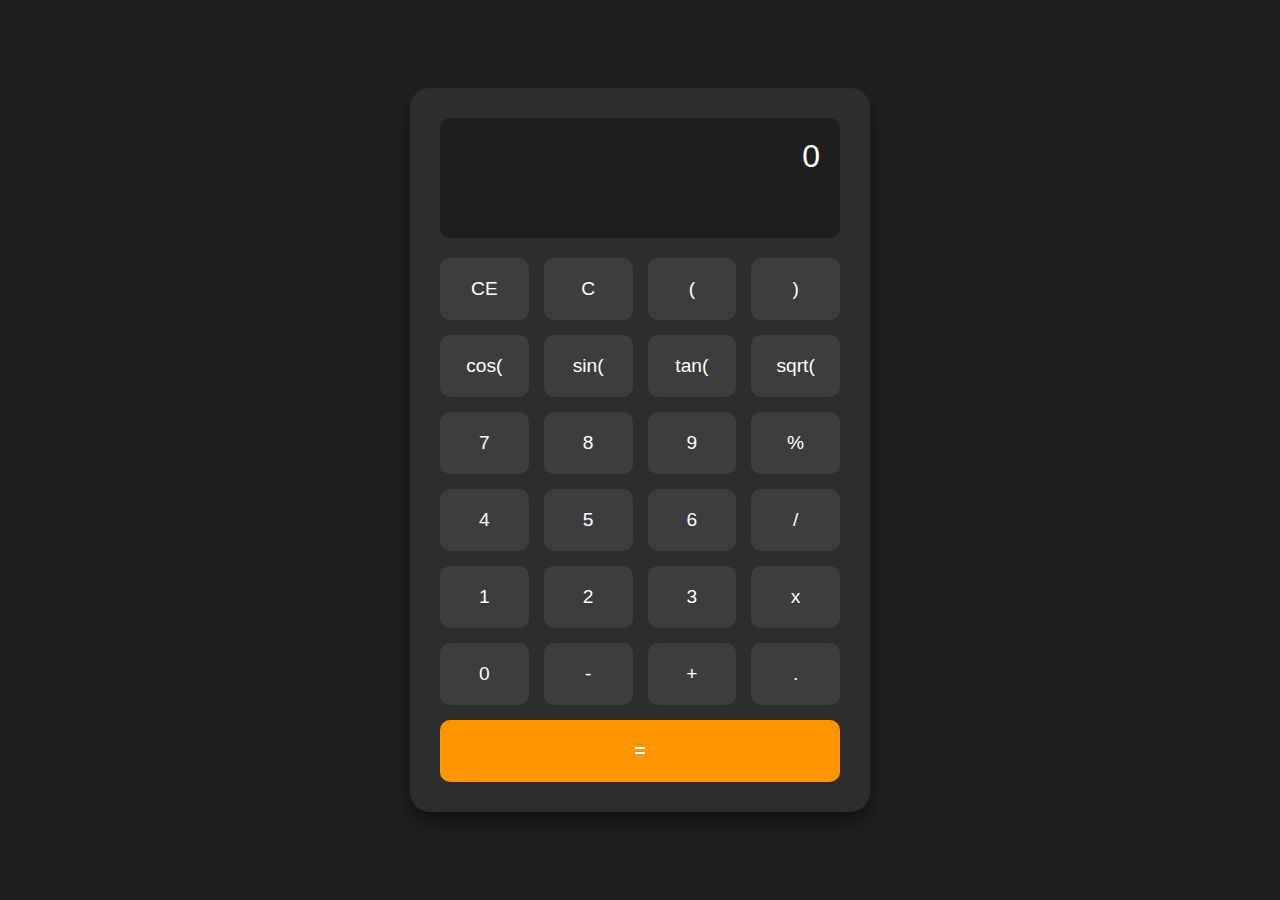
==== index.html @ 498806c9 "project done with modification" ====
<!DOCTYPE html>
<html lang="en">
<head>
  <meta charset="UTF-8" />
  <meta name="viewport" content="width=device-width, initial-scale=1.0" />
  <title>Windows Calculator Clone</title>
  <link rel="stylesheet" href="style.css" />
</head>
<body>
  <div class="calculator">
    <div class="display">
      <div id="expression"></div>
      <div id="result">0</div>
    </div>
    <div class="buttons">
      <button class="btn" data-action="clear-entry">CE</button>
      <button class="btn" data-action="clear">C</button>
      <button class="btn">(</button>
      <button class="btn">)</button>
      <button class="btn">cos(</button>
      <button class="btn">sin(</button>
      <button class="btn">tan(</button>
      <button class="btn">sqrt(</button>
      <button class="btn">7</button>
      <button class="btn">8</button>
      <button class="btn">9</button>
      <button class="btn">%</button>
      <button class="btn">4</button>
      <button class="btn">5</button>
      <button class="btn">6</button>
      <button class="btn">/</button>
      <button class="btn">1</button>
      <button class="btn">2</button>
      <button class="btn">3</button>
      <button class="btn" data-value="*">x</button>
      <button class="btn">0</button>
      <button class="btn">-</button>
      <button class="btn">+</button>
      <button class="btn">.</button>
      <button class="btn equal">=</button>
      <!-- <button class="btn delete" data-action="delete">
        <svg width="24" height="24" fill="white" viewBox="0 0 24 24">
          <path d="M6.414 4L2 12l4.414 8H20a2 2 0 0 0 2-2V6a2 2 0 0 0-2-2H6.414zM9.707 9.707L11.414 8l1.293 1.293L14 10.586l-1.293 1.293L14 13.172l-1.293 1.293-1.293-1.293L10.12 12.88 8.828 14.172 7.535 12.88 8.828 11.586 7.535 10.293 8.828 9z"/>
        </svg>
      </button> -->
    </div>
  </div>
  <script src="app.js"></script>
</body>
</html>
---- style.css ----
body {
    margin: 0;
    padding: 0;
    background: #202020;
    display: flex;
    align-items: center;
    justify-content: center;
    height: 100vh;
    font-family: "Segoe UI", Tahoma, Geneva, Verdana, sans-serif;
  }
  
  .calculator {
    background: #2d2d2d;
    border-radius: 20px;
    box-shadow: 0 10px 20px rgba(0, 0, 0, 0.5);
    padding: 30px;
    width: 400px;
    animation: pop-in 0.5s ease-out;
  }
  
  .display {
    background: #1e1e1e;
    border-radius: 10px;
    padding: 20px;
    color: white;
    text-align: right;
    font-size: 2rem;
    min-height: 80px;
    margin-bottom: 20px;
  }
  
  #expression {
    font-size: 1rem;
    opacity: 0.7;
  }
  
  .buttons {
    display: grid;
    grid-template-columns: repeat(4, 1fr);
    gap: 15px;
  }
  
  .btn {
    background: #3d3d3d;
    border: none;
    border-radius: 10px;
    padding: 20px;
    color: white;
    font-size: 1.2rem;
    cursor: pointer;
    transition: transform 0.1s, background 0.3s;
  }
  
  .btn:hover {
    background: #5d5d5d;
    transform: scale(1.05);
  }
  
  .equal {
    background: #ff9500;
    font-weight: bold;
    grid-column: span 4;
  }
  
  .equal:hover {
    background: #ffa733;
  }

  .delete {
    background: #5f6264; /* grey color */
    display: flex;
    align-items: center;
    justify-content: center;
    grid-column: span 2;
  }

  .delete:hover {
    background: #878f99;
  }
  
  .delete svg {
    width: 28px;
    height: 28px;
  }
  
  [data-action="delete"] {
    background: #575353;
    color: white;
    grid-column: span 2;
  }
  
  [data-action="delete"]:hover {
    background: #e57373;
  }
  
  @keyframes pop-in {
    from {
      transform: scale(0.8);
      opacity: 0;
    }
    to {
      transform: scale(1);
      opacity: 1;
    }
  }
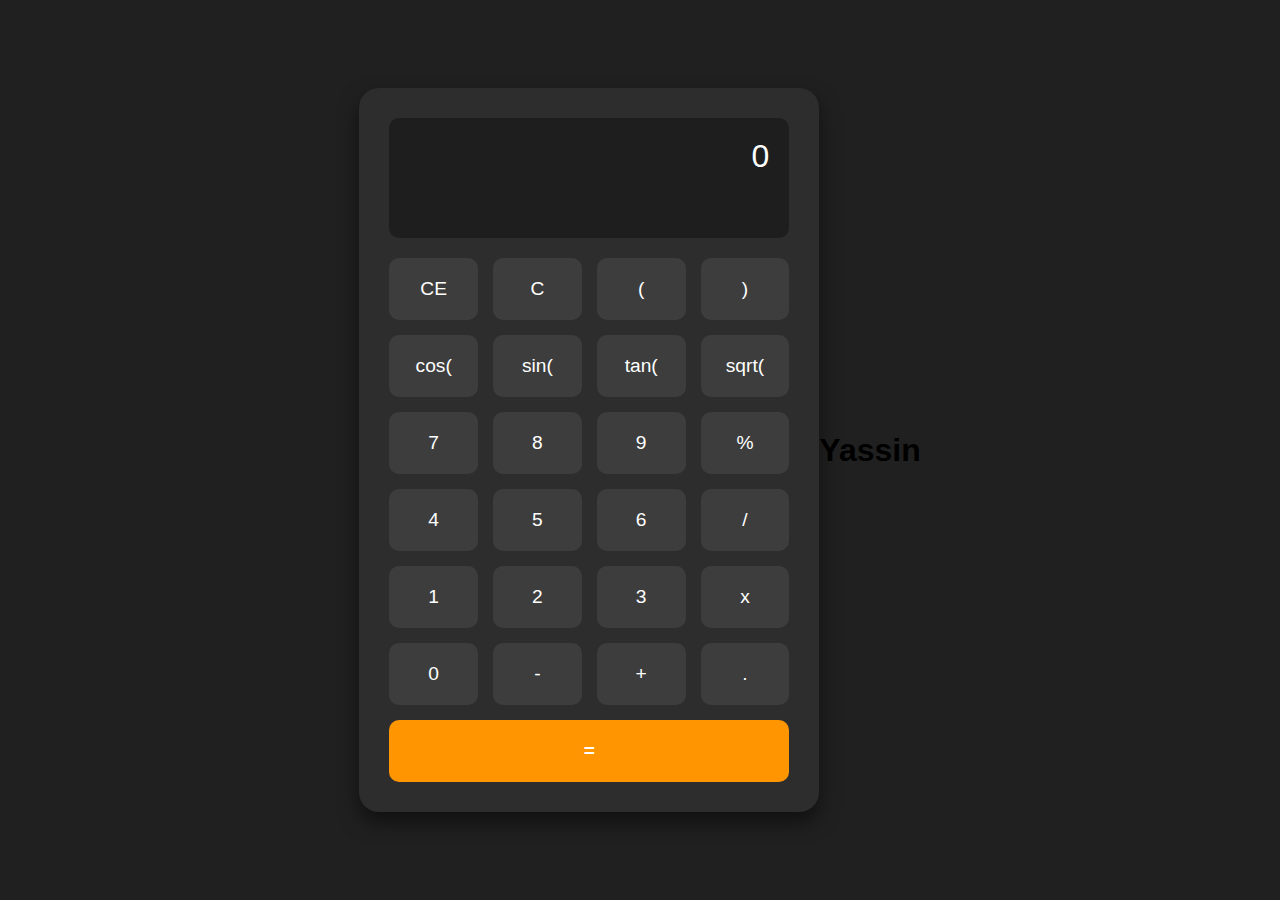
==== commit 004055d2: "add new div" ====
--- a/index.html
+++ b/index.html
@@ -45,6 +45,9 @@
       </button> -->
     </div>
   </div>
+  <div>
+    <h1>Yassin</h1>
+  </div>
   <script src="app.js"></script>
 </body>
 </html>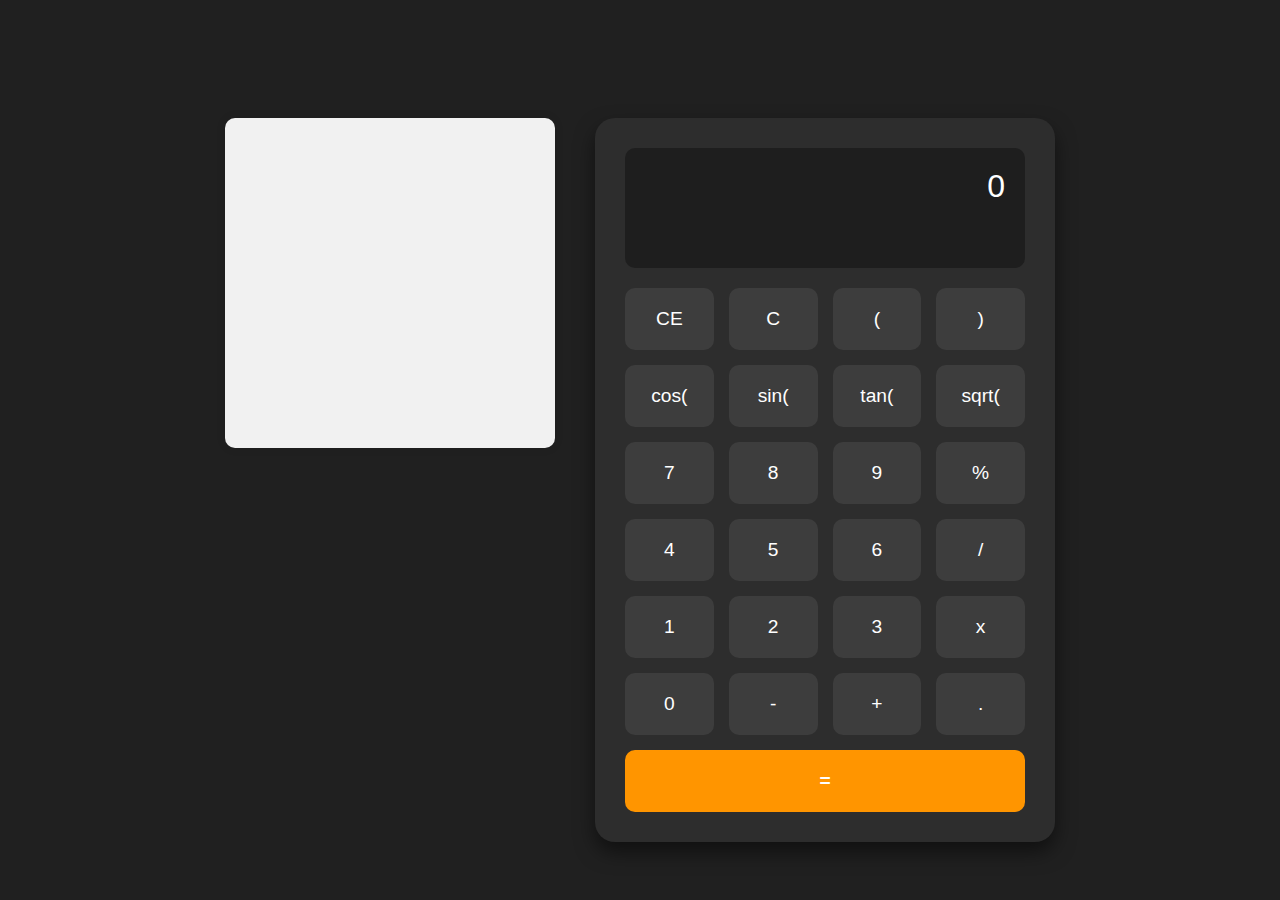
==== commit 8a91066b: "project done + history" ====
--- a/index.html
+++ b/index.html
@@ -7,6 +7,10 @@
   <link rel="stylesheet" href="style.css" />
 </head>
 <body>
+  <div class="layout">
+    <div id="history" class="history"></div>
+  
+    <div class="calculator-wrapper">
   <div class="calculator">
     <div class="display">
       <div id="expression"></div>
@@ -45,9 +49,7 @@
       </button> -->
     </div>
   </div>
-  <div>
-    <h1>Yassin</h1>
-  </div>
+</div>
   <script src="app.js"></script>
 </body>
 </html>--- a/style.css
+++ b/style.css
@@ -67,7 +67,7 @@
   }
 
   .delete {
-    background: #5f6264; /* grey color */
+    background: #5f6264; 
     display: flex;
     align-items: center;
     justify-content: center;
@@ -82,6 +82,41 @@
     width: 28px;
     height: 28px;
   }
+
+  .layout {
+    display: flex;
+    justify-content: center;
+    /* align-items: baseline; */
+    gap: 40px; 
+    margin-top: 60px;
+  }
+  
+  .calculator-wrapper {
+    display: flex;
+    flex-direction: column;
+    align-items: center;
+  }
+  
+  .history {
+    width: 300px;
+    max-height: 300px;
+    overflow-y: auto;
+    background: #f1f1f1;
+    padding: 15px;
+    border-radius: 10px;
+    font-family: monospace;
+    font-size: 14px;
+    box-shadow: 0 0 10px rgba(0,0,0,0.1);
+  }
+  
+  .history-item {
+    margin-bottom: 8px;
+    background: white;
+    padding: 6px 10px;
+    border-radius: 6px;
+    box-shadow: 0 1px 2px rgba(0,0,0,0.05);
+  }
+  
   
   [data-action="delete"] {
     background: #575353;
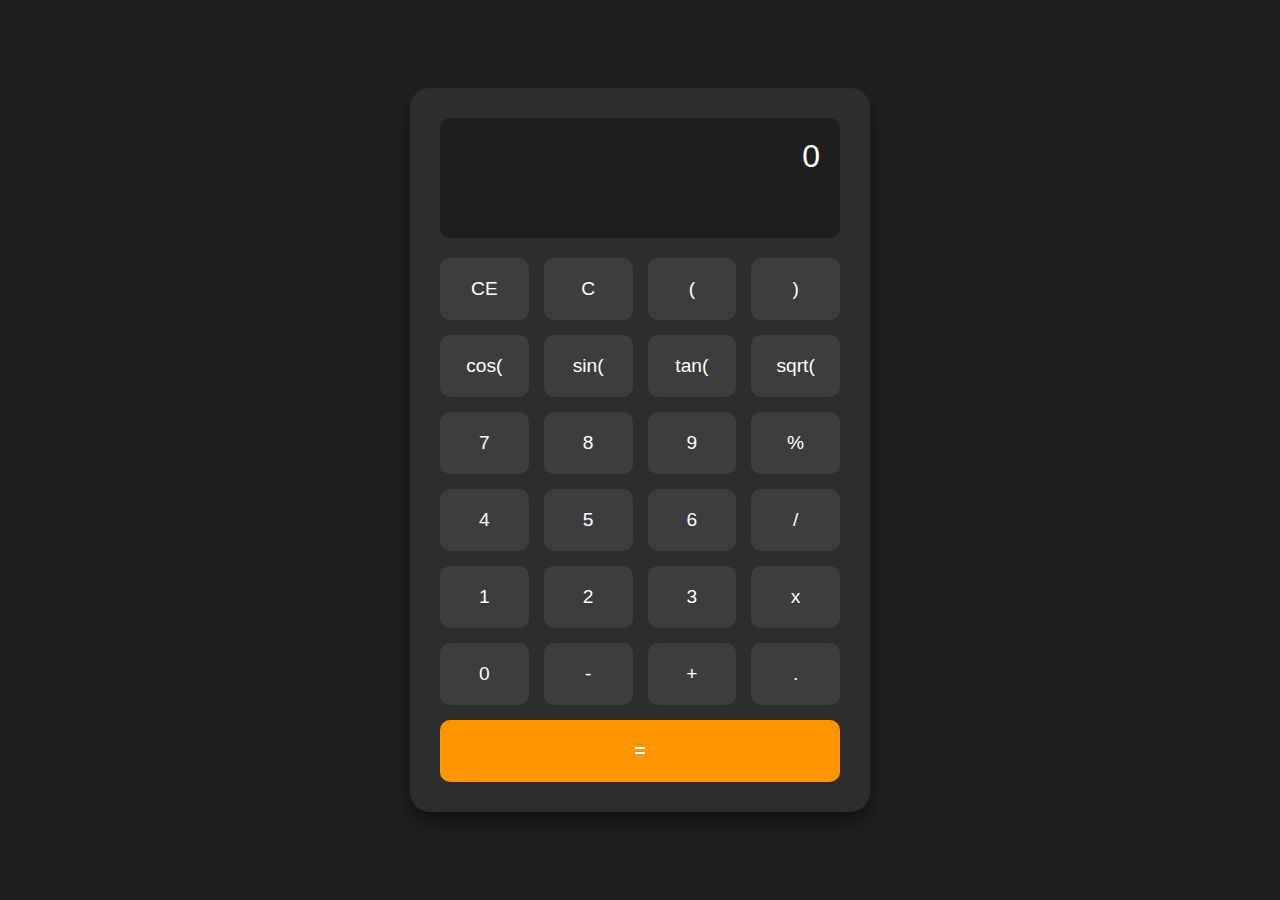
==== commit 4cb3b6fe: "adding history" ====
--- a/index.html
+++ b/index.html
@@ -7,10 +7,6 @@
   <link rel="stylesheet" href="style.css" />
 </head>
 <body>
-  <div class="layout">
-    <div id="history" class="history"></div>
-  
-    <div class="calculator-wrapper">
   <div class="calculator">
     <div class="display">
       <div id="expression"></div>
@@ -49,7 +45,7 @@
       </button> -->
     </div>
   </div>
-</div>
+
   <script src="app.js"></script>
 </body>
 </html>--- a/style.css
+++ b/style.css
@@ -67,7 +67,7 @@
   }
 
   .delete {
-    background: #5f6264; 
+    background: #5f6264; /* grey color */
     display: flex;
     align-items: center;
     justify-content: center;
@@ -82,41 +82,6 @@
     width: 28px;
     height: 28px;
   }
-
-  .layout {
-    display: flex;
-    justify-content: center;
-    /* align-items: baseline; */
-    gap: 40px; 
-    margin-top: 60px;
-  }
-  
-  .calculator-wrapper {
-    display: flex;
-    flex-direction: column;
-    align-items: center;
-  }
-  
-  .history {
-    width: 300px;
-    max-height: 300px;
-    overflow-y: auto;
-    background: #f1f1f1;
-    padding: 15px;
-    border-radius: 10px;
-    font-family: monospace;
-    font-size: 14px;
-    box-shadow: 0 0 10px rgba(0,0,0,0.1);
-  }
-  
-  .history-item {
-    margin-bottom: 8px;
-    background: white;
-    padding: 6px 10px;
-    border-radius: 6px;
-    box-shadow: 0 1px 2px rgba(0,0,0,0.05);
-  }
-  
   
   [data-action="delete"] {
     background: #575353;
@@ -137,4 +102,31 @@
       transform: scale(1);
       opacity: 1;
     }
+  }
+
+  .history{
+    div{
+      color: black;
+      background-color: rgb(214, 14, 14);
+      width: 100%;
+      border-radius: 10px;
+      
+    }
+  }
+  .allhistory{
+    div{
+      color: black;
+      background-color: white;
+      width: 100%;
+      height: 15vh;
+      border-radius: 10px;
+      margin-left: 10vw;
+    }
+    div div{
+      color: black;
+      background-color: rgb(214, 14, 14);
+      width: 100%;
+      border-radius: 10px;
+                   
+    }
   }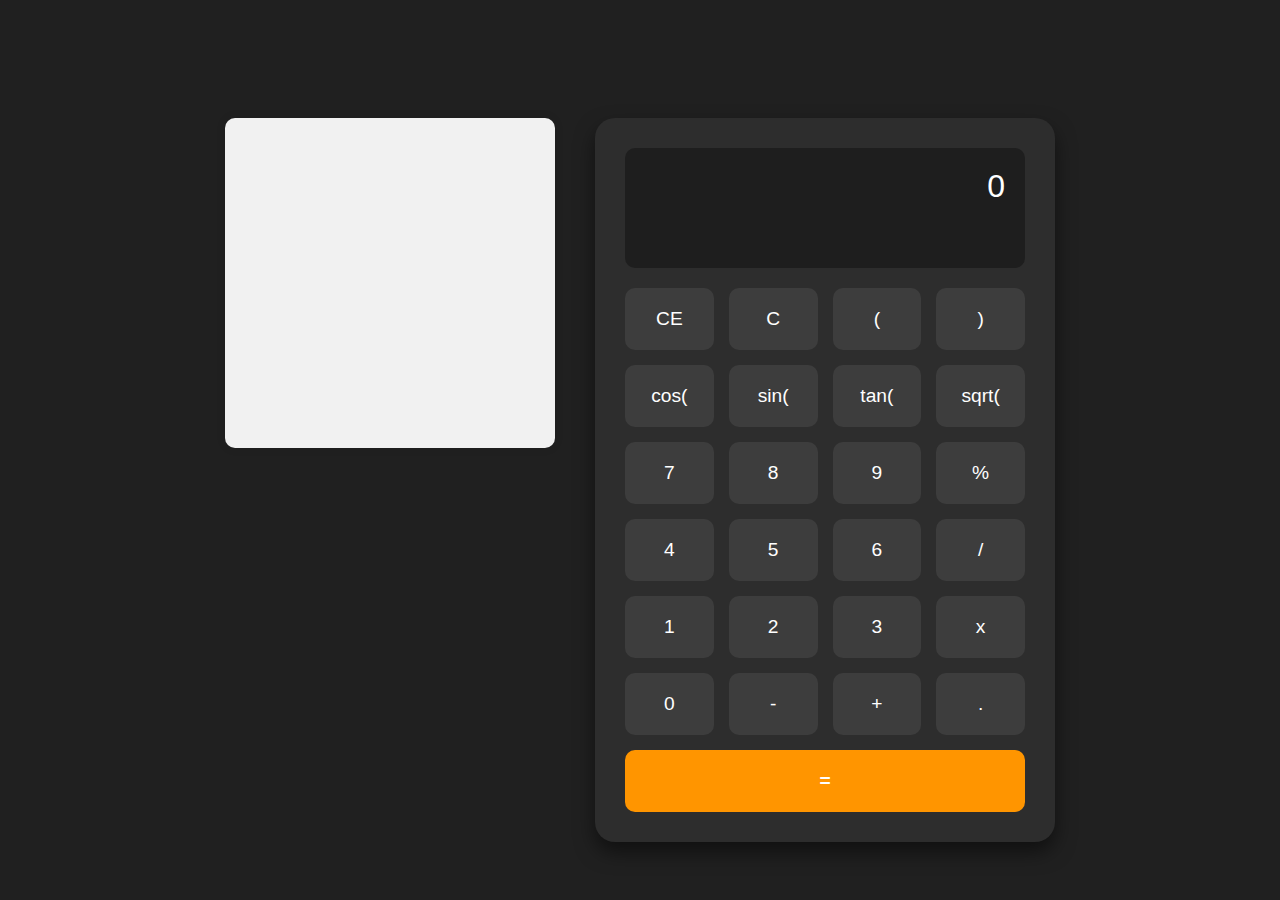
==== commit 9b3e7a3c: "adding history"" ====
--- a/index.html
+++ b/index.html
@@ -7,6 +7,10 @@
   <link rel="stylesheet" href="style.css" />
 </head>
 <body>
+  <div class="layout">
+    <div id="history" class="history"></div>
+  
+    <div class="calculator-wrapper">
   <div class="calculator">
     <div class="display">
       <div id="expression"></div>
@@ -45,6 +49,7 @@
       </button> -->
     </div>
   </div>
+  <div id="all-history"></div>
 
   <script src="app.js"></script>
 </body>
--- a/style.css
+++ b/style.css
@@ -67,7 +67,7 @@
   }
 
   .delete {
-    background: #5f6264; /* grey color */
+    background: #5f6264; 
     display: flex;
     align-items: center;
     justify-content: center;
@@ -82,6 +82,41 @@
     width: 28px;
     height: 28px;
   }
+
+  .layout {
+    display: flex;
+    justify-content: center;
+    /* align-items: baseline; */
+    gap: 40px; 
+    margin-top: 60px;
+  }
+  
+  .calculator-wrapper {
+    display: flex;
+    flex-direction: column;
+    align-items: center;
+  }
+  
+  .history {
+    width: 300px;
+    max-height: 300px;
+    overflow-y: auto;
+    background: #f1f1f1;
+    padding: 15px;
+    border-radius: 10px;
+    font-family: monospace;
+    font-size: 14px;
+    box-shadow: 0 0 10px rgba(0,0,0,0.1);
+  }
+  
+  .history-item {
+    margin-bottom: 8px;
+    background: white;
+    padding: 6px 10px;
+    border-radius: 6px;
+    box-shadow: 0 1px 2px rgba(0,0,0,0.05);
+  }
+  
   
   [data-action="delete"] {
     background: #575353;
